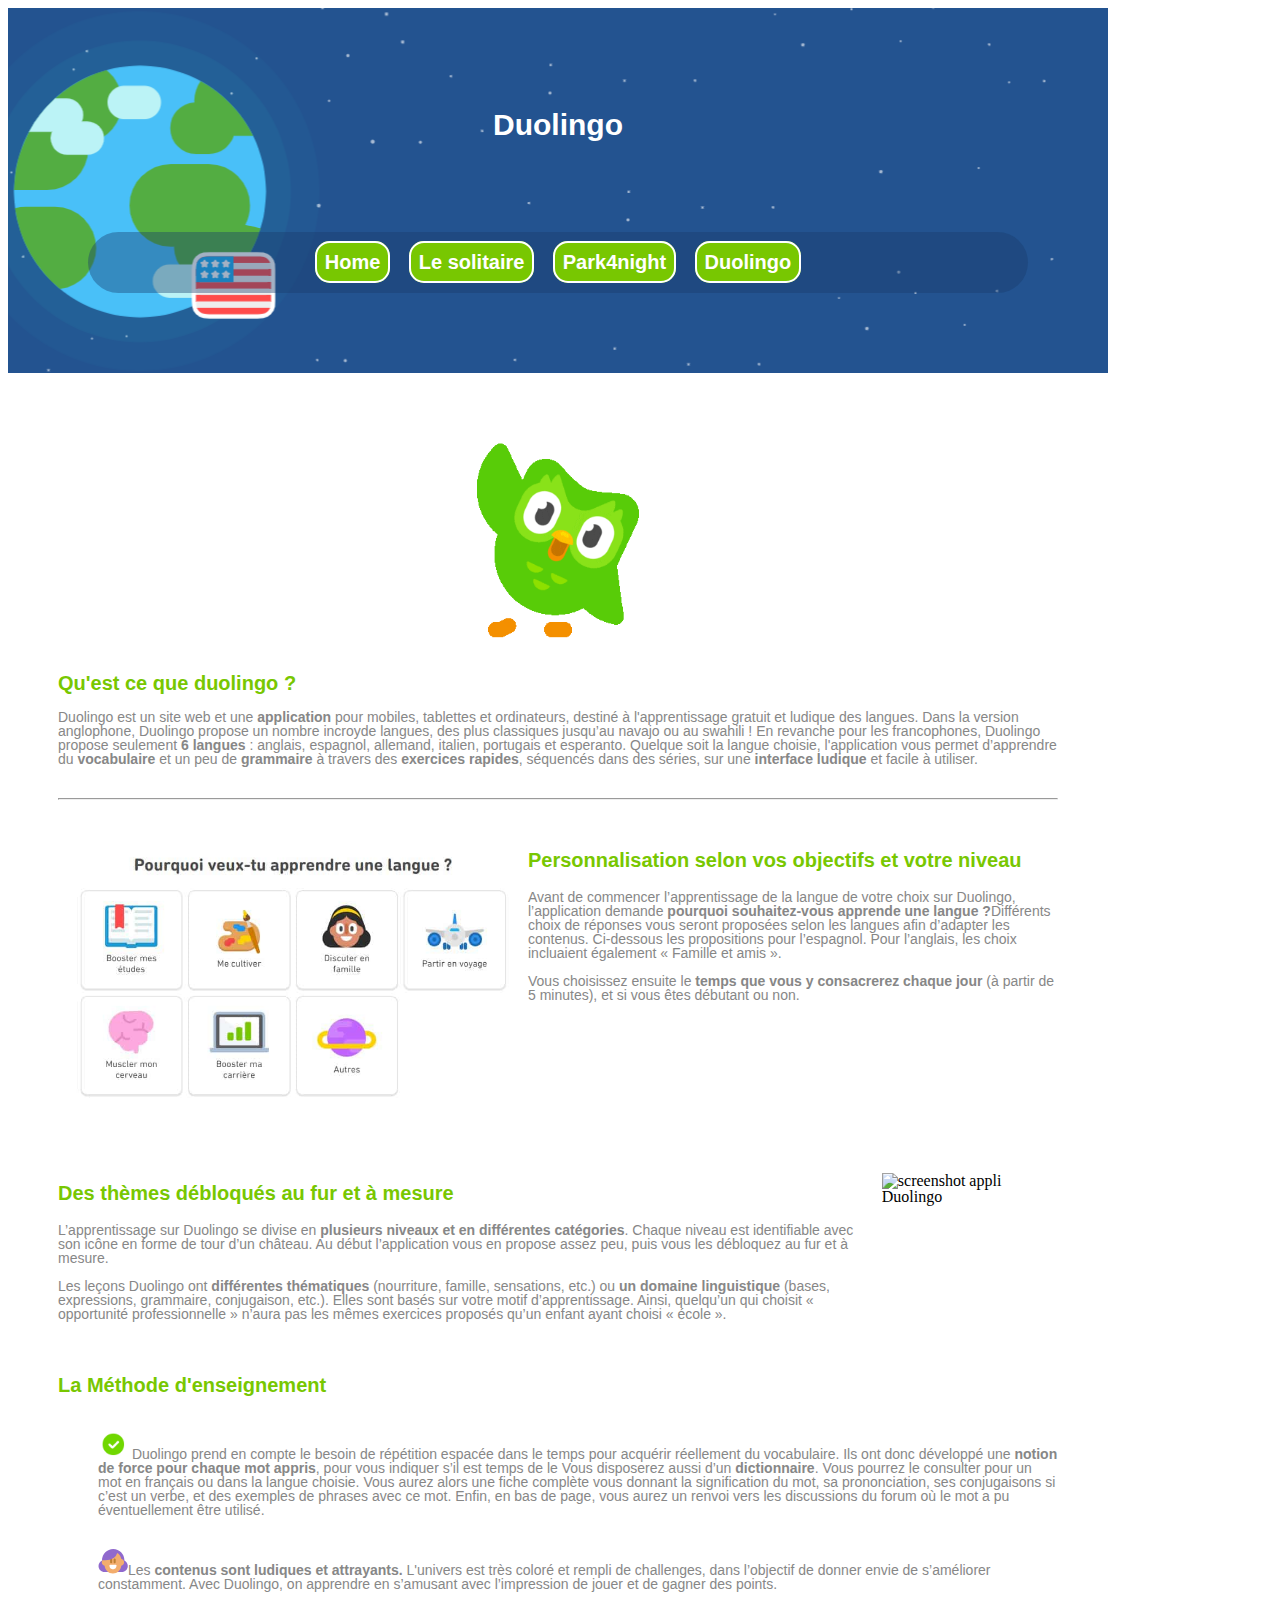
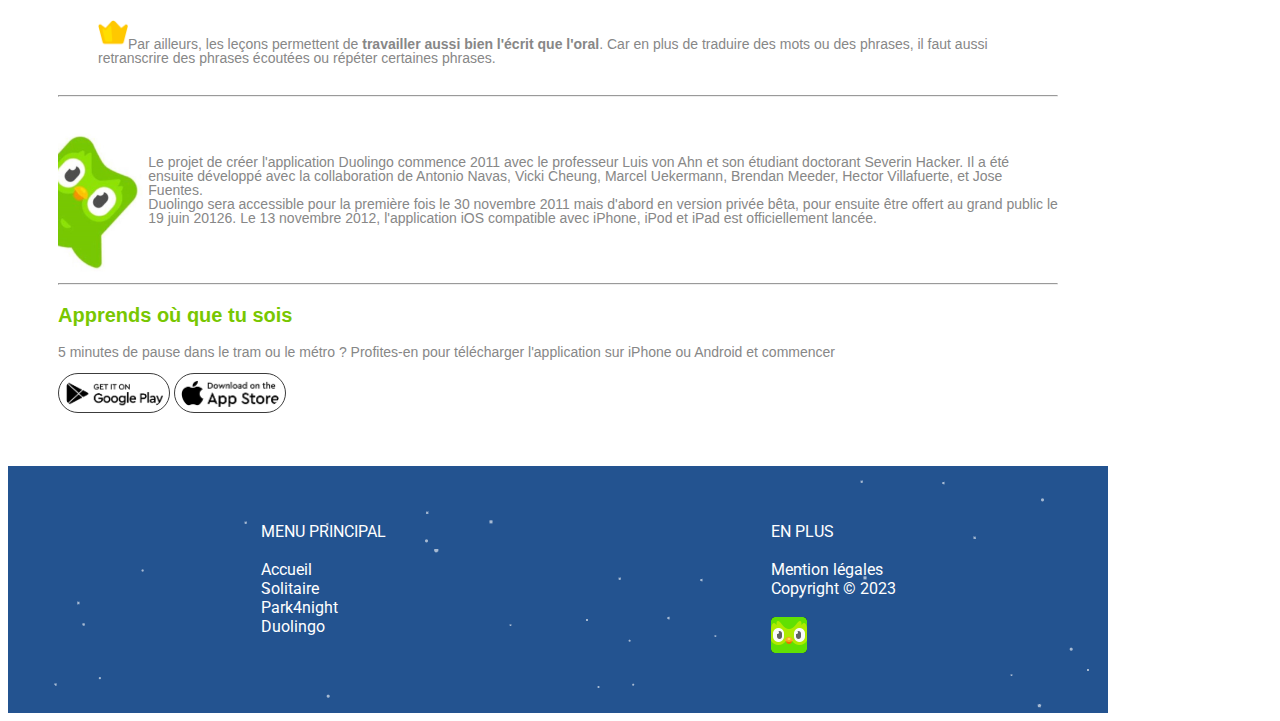
==== Duolingo.html @ 0b33c69d "Développer un site web présentant 3 applications mobiles" ====
<!DOCTYPE html>
<html lang="en">

<head>
    <meta charset="UTF-8">
    <meta name="viewport" content="width=device-width, initial-scale=1.0">
    <title>App Favorites</title>
    <link href="https://fonts.googleapis.com/css2?family=Roboto&family=Varela+Round&display=swap" rel="stylesheet">
    <link rel="stylesheet" href="style.css">
</head>

<body class="duo-body">
    <header class="duo-header">
        <h1 class="duo-h1">Duolingo</h1>
        <nav class="duo-nav">
            <ul class="duo-nav-ul">
                <li class="duo-nav-li"><a href="index.html" class="duo-nav-liens">Home</a></li>
                <li class="duo-nav-li"><a href="Solitaire.html" class="duo-nav-liens">Le solitaire</a></li>
                <li class="duo-nav-li"><a href="Park4night.html" class="duo-nav-liens">Park4night</a></li>
                <li class="duo-nav-li"><a href="Duolingo.html" class="duo-nav-liens">Duolingo</a></li>
            </ul>
        </nav>
    </header>
    <main class="duo-main">
        <section class="duo-bloc-intro1">
            <img src="images/duo-hello.gif" alt="gif duolingo" class="duo-img-gif1">
        </section>
        <section class="duo-bloc-intro2">
            <h2 class="duo-h2">Qu'est ce que duolingo ?</h2>
            <p class="duo-p">Duolingo est un site web et une <strong>application</strong> pour mobiles, tablettes et
                ordinateurs, destiné à l'apprentissage gratuit et ludique des langues. Dans la version anglophone,
                Duolingo
                propose un nombre incroyde langues, des plus classiques jusqu’au navajo ou au swahili ! En revanche pour
                les
                francophones, Duolingo propose seulement <strong>6 langues</strong> : anglais, espagnol, allemand,
                italien,
                portugais et esperanto. Quelque soit la langue choisie, l'application vous permet d’apprendre du
                <strong>vocabulaire</strong> et un peu de <strong>grammaire</strong> à travers des <strong>exercices
                    rapides</strong>, séquencés dans des séries, sur une <strong>interface ludique</strong> et facile à
                utiliser.
            </p>
        </section>

        <hr>

        <section>

            <div class="duo-bloc-main1">
                <img src="images/duo-raison.jpg" alt="screenshot appli Duolingo" class="duo-img-main">
                <div>
                    <h3 class="duo-h3">Personnalisation selon vos objectifs et votre niveau</h3>
                    <p class="duo-p">
                        Avant de commencer l’apprentissage de la langue de votre choix sur Duolingo, l’application
                        demande <strong>pourquoi souhaitez-vous apprende une langue ?</strong>Différents choix de
                        réponses vous seront proposées selon les langues afin d’adapter les contenus. Ci-dessous les
                        propositions pour l’espagnol. Pour l’anglais, les choix incluaient également « Famille et amis
                        ».
                    </p>
                    <p class="duo-p">
                        Vous choisissez ensuite le <strong>temps que vous y consacrerez chaque jour</strong> (à partir
                        de 5 minutes), et si vous êtes débutant ou non.
                    </p>

                </div>
            </div>

            <div class="duo-bloc-main1">
                <div>
                    <h3 class="duo-h3">Des thèmes débloqués au fur et à mesure</h3>
                    <p class="duo-p">
                        L’apprentissage sur Duolingo se divise en <strong>plusieurs niveaux et en différentes
                            catégories</strong>. Chaque niveau est identifiable avec son icône en forme de tour d’un
                        château. Au début l’application vous en propose assez peu, puis vous les débloquez au fur et à
                        mesure.
                    </p>

                    <p class="duo-p">
                        Les leçons Duolingo ont <strong>différentes thématiques</strong> (nourriture, famille,
                        sensations, etc.) ou <strong>un domaine linguistique</strong> (bases, expressions, grammaire,
                        conjugaison, etc.). Elles sont
                        basés sur votre motif d’apprentissage. Ainsi, quelqu’un qui choisit « opportunité
                        professionnelle » n’aura pas les mêmes exercices proposés qu’un enfant ayant choisi « école ».
                    </p>

                </div>
                <img src="images/duo-niveau.jpg" alt="screenshot appli Duolingo" class="duo-img-main">
            </div>

            <div>
                <h3 class="duo-h3">La Méthode d'enseignement</h3>

                <ul class="duo-ul-main">
                    <li class="duo-p">
                        <p><img src="images/duo-perso.png " class="duo-img-teach" alt="émoji checked">
                            Duolingo prend en compte le besoin de répétition espacée dans le temps pour acquérir
                            réellement du vocabulaire. Ils ont donc développé une <strong>notion de force pour chaque
                                mot appris</strong>, pour vous indiquer s’il est temps de le <revoir class="br">
                            </revoir>Vous disposerez aussi d’un <strong>dictionnaire</strong>. Vous pourrez le consulter
                            pour un mot en français ou dans la langue choisie. Vous aurez alors une fiche complète vous
                            donnant la signification du mot, sa prononciation, ses conjugaisons si c’est un verbe, et
                            des exemples de phrases avec ce mot. Enfin, en bas de page, vous aurez un renvoi vers les
                            discussions du forum où le mot a pu éventuellement être utilisé.</p>
                    </li>
                    <li class="duo-p">

                        <p>
                            <img src="images/duo-amusement.png" alt="émoji-tête" class="duo-img-teach">Les <strong> contenus sont
                                ludiques et attrayants.</strong> L'univers est très coloré et rempli de challenges, dans
                            l’objectif de donner envie de s’améliorer constamment. Avec Duolingo, on apprendre en
                            s’amusant avec l’impression de jouer et de gagner des points.
                        </p>
                    </li>
                    <li>
                        <p class="duo-p">

                            <img src="images/duo-motivation.png" alt="émoji couronne" class="duo-img-teach">Par ailleurs, les leçons
                            permettent de <strong>travailler aussi bien l'écrit que l'oral</strong>. Car en plus de
                            traduire des mots ou des phrases, il faut aussi retranscrire des phrases écoutées ou répéter
                            certaines phrases.
                        </p>
                    </li>

                </ul>


            </div>

        </section>

        <hr>
        <div class="duo-bloc-history">
            <img src="images/duo-histoire.jpg" alt="hiboux Duolingo" class="duo-img-history">
            <p class="duo-p">
                Le projet de créer l'application Duolingo commence 2011 avec le professeur Luis von Ahn et son étudiant
                doctorant Severin Hacker. Il a été ensuite développé avec la collaboration de Antonio Navas, Vicki
                Cheung,
                Marcel Uekermann, Brendan Meeder, Hector Villafuerte, et Jose Fuentes. <br>
                Duolingo sera accessible pour la première fois le 30 novembre 2011 mais d'abord en version privée bêta,
                pour
                ensuite être offert au grand public le 19 juin 20126. Le 13 novembre 2012, l'application iOS compatible
                avec
                iPhone, iPod et iPad est officiellement lancée.
            </p>
        </div>

        <hr>

        <h3 class="duo-h3">Apprends où que tu sois</h3>
        <p class="duo-p">5 minutes de pause dans le tram ou le métro ? Profites-en pour télécharger l'application
            sur
            iPhone ou Android et commencer
        </p>

        <a
            href="https://play.google.com/store/apps/details?hl=fr&id=com.duolingo&referrer=utm_source%3Dduolingo.com%26utm_medium%3Dduolingo_web%26utm_content%3Ddownload_button%26utm_campaign%3Dsite_map"><img
                src="images/duo-téléchargement1.png" alt="logo téléchargement" class="duo-img-download"></a>
        <a href="https://apps.apple.com/fr/app/duolingo-cours-de-langue/id570060128"><img
                src="images/duo -téléchargement2.png" alt="logo téléchargement" class="duo-img-download"></a>

    </main>
    <footer class="duo-footer">        
            <div>
                <ul class="park-footer-ul">
                    <li class="park-footer-li">MENU PRINCIPAL</li><br>
                    <li class="park-footer-li"><a href="index.html" class="park-liens">Accueil</a></li>
                    <li class="park-footer-li"><a href="Solitaire.html" class="park-liens">Solitaire</a></li>
                    <li class="park-footer-li"> <a href="Park4night.html" class="park-liens">Park4night</a></li>
                    <li class="park-footer-li"><a href="Duolingo.html" class="park-liens">Duolingo</a></li>
                </ul>
            </div>        

                <ul class="park-footer-ul">
                    <li class="park-footer-li">EN PLUS</li><br>
                    <li class="park-footer-li"><a href="#" class="park-liens">Mention légales</a></li>
                    <li class="park-footer-li"><a href="#" class="park-liens">Copyright © 2023</a></li><br>
                    <li><img src="images/duo-app.png" alt="duo app logo" class="duo-img-logo"></li>
                </ul>
                
    </footer>

</body>

</html>
---- style.css ----
/* Index nav*/

.index-body {
    margin:1%;
}
.index-nav {
    display: flex;
    justify-content: center;
}

.index-nav-li {
    list-style: none;
    margin-right: 1.5em;
}

.index-nav-ul {
    display: flex;
}

.index-nav-liens, .index-footer-liens, .index-footer-li {
    color: rgb(68, 67, 67);
    text-decoration: none;
    font-family: 'Poppins', sans-serif;
}

.index-nav-liens:hover, .index-footer-liens:hover {
    text-decoration: underline;
}

/* Index Main*/

.index-h1 {
    padding-top: 0%;
    text-align: center;
    font-size: 46px;
    color: rgb(78, 73, 73);
    font-family: 'Roboto', sans-serif;
    margin-top: 5px;
    margin-bottom: 0;
    font-weight: 900;
    background: linear-gradient(to right, rgb(255, 0, 0), rgb(255, 38, 0), blue, rgb(15, 1, 65));
    background-clip: text;
    -webkit-background-clip: text;
    -webkit-text-fill-color: transparent;
}

.index-h2 {
color: white;
padding-top: 2%;
text-align: center;
}

.index-main {
    background-color: #20124d;
}

.index-bloc-intro {
    color: #636262;
    padding-top: 10px;
    padding-bottom: 10px;
}

.index-bloc-intro1, .index-bloc-intro2, .index-bloc-intro3  {
    display: flex;
    background-color: white;
    width: 70%;
    margin: auto;
    margin-top: 2%;   
    border:2px solid #78c701; 
}

.index-text-appli {
    font-size: 20px;
   color: #3c3c3c;
}

.index-p {
    font-size: 14px;
    font-family: 'Roboto', sans-serif;
}

.index-img-logo {
    width: 80px;
    padding: 10px;
    margin: 10px;
    background-color: rgb(175, 12, 12);
    border-radius: 75%;
    
}

/* Index footer*/

.index-footer {
    display: flex;   
    justify-content: center;
}

.index-footer-li {
    list-style: none;
}

/* Solitaire Header*/

.solitaire-main {
    background-color: #1f2123;
}

.solitaire-header {
    display: flex;
    justify-content: center;   
    margin-bottom: 0; 
}

.solitaire-p3 {
    font-size: 14px;
    font-family: 'Raleway', sans-serif;
}
.solitaire-p {
    color: #363636;
    font-size: 14px;    
    margin: 7px;
    text-align: center;
}


.solitaire-p2 {
    color: #636262;
    font-size: 12px;    
    margin: 7px;
    text-align: center;
}

.solitaire-p3 {
    font-size: 14px;
    font-size: 14px;
    color: white;
}


.solitaire-header-bloc2 {
    display: flex;
   
}

.solitaire-header-bloc3 {
    background-color: #2f7246;
}

.solitaire-nav-ul {
    display: flex;
    justify-content: center;
    margin: 0;   
    padding: 0; 
}

.solitaire-nav-li {
    list-style: none;  
    margin: 9px;
}

.solitaire-nav-liens {
    color: white;
    text-decoration: none;
    font-family: 'Raleway', sans-serif; 
    font-size: 12px;
    padding: 10px;
}

.solitaire-nav-liens:hover {
    background-color: #055831;    
}

.solitaire-logo-app {
    display: flex;
    justify-content: center;
}

.solitaire-ul-app {
    display: flex;   
    list-style: none;
    margin: 0;
}

.solitaire-règles {
    list-style: none;
}

/* Solitaire main*/

.solitaire-h1, .solitaire-p, .solitaire-p1, .solitaire-ul-app, .solitaire-footer-ul, .solitaire-h2, .solitaire-p4 {
    font-family: 'Open Sans', sans-serif;
}

.solitaire-h1 {
    font-size: 45px;
}

.solitaire-h2 {
    font-size: 20px; 
    color: white; 
    margin-left: 40px;  
}

.solitaire-p {
    color: #3c3c3c;
}

.solitaire-p1 {
    color: #095943;
    font-size: 20px;
    font-weight: 600;
}

.solitaire-p4 {
    color: #636262;
    font-size: 14px;
    font-weight: 700;
}

.solitaire-p3 {
    color: #636262;
    font-size: 14px;
    font-weight: 700;
}

.solitaire-section1 {
    display: flex;    
}

.solitaire-bloc1 {
    border: 1px solid rgb(163, 162, 162);
    margin: 5px;
    width: 40%;
}

.solitaire-bloc3 {
    display: flex;
    flex-direction: column;
    align-items: center;
}

.solitaire-section2 {
    border: 1px solid rgb(189, 188, 188);
    margin: 0 0px 5px 5px;
}

.solitaire-bloc2 {
    border: 1px solid rgb(189, 188, 188);
    margin: 5px 5px 5px 0;
    padding: 10px;
    width: 60%;
}

.solitaire-bloc1a {
    background-color: #1f2123;
}
.solitaire-bloc1aa {
    display: flex;    
    background-color: white;
}

.solitaire-img-carte {
    width: 160px;
    margin: 5px;
    
    }

/* Solitaire footer*/
.solitaire-footer {
    background-color: #0e0f10;
}

.solitaire-footer-ul {
    list-style: none;
    display: flex;
    justify-content: center;
    padding-top: 10px;
}


.solitaire-footer-li {
    padding: 0 15px;

}

.solitaire-footer-liens {
    color: white;
    text-decoration: none; 
    font-size: 15px;
}

.solitaire-footer-liens:hover {
    text-decoration: underline;
}


.solitaire-footer-bloc2{
    display: flex;
    justify-content: center;
    padding: 0;
    margin: 0;
    font-family: 'Open Sans', sans-serif;
}



/* Duolingo nav */

.duo-body {
    max-width: 1100px;

}

.duo-header {
    background-image: url(images/duo-header.png);
    background-size: cover 90%;
    padding: 80px;
    background-position: center;
}

.duo-nav {
    padding: 10px;
}

.duo-nav-ul {
    display: flex;
    justify-content: center;
    padding: 0;
    margin: 0;
}

.duo-nav-li {
    font-family: varela, sans-serif;
    list-style: none;
    margin: 1%;
    font-size: 20px;
    font-weight: 700;
}

.duo-nav-liens {
    text-decoration: none;
    color: white;
    border: 2px solid white;
    border-radius: 15px;
    padding: 8px;
    background-color: #78c701;
}

.duo-nav-liens:hover {
    background-color: #69a50f;
}

.duo-nav {
    background-color: rgba(24, 60, 107, .4);
    border-radius: 3em;
}



/* Duolingo main */

.duo-main {
    margin: 50px;
    line-height: 1;
}

.duo-h1 {
    text-align: center;
    margin-bottom: 90px;
    font-weight: 800;
    font-size: 30px;
    color: white;

}

.duo-h1,
.duo-h2,
.duo-h3,
.duo-p,
.duo-copyright,
.duo-footer-liens {
    font-family: varela, sans-serif;
}

.duo-h2 {
    color: #78c701;
    font-size: 20px;
}

.duo-h3 {
    color: #78c701;
    font-size: 20px;
    font-weight: 800;
}

.duo-p {
    color: #878787;
    font-size: 14px;
}

.duo-bloc-main1 {
    display: flex;
    flex-direction: row;
    justify-content: space-around;
    margin: 10px 0;
    padding: 20px 0;
}

.duo-bloc-intro1 {
    display: flex;
    justify-content: center;
    margin-bottom: 1%;
}

.duo-bloc-intro2 {
    padding-bottom: 1%;
}

.duo-ul-main {
    display: flex;
    flex-wrap: wrap;
    list-style: none;

}

.duo-img-teach {
    width: 30px;
}

.duo-img-history {
    height: 170px;
    margin-right: 5px;

}

.duo-bloc-history {
    display: flex;
    align-items: center;
}

.duo-img-gif1 {
    width: 35%;
}

.duo-img-main {
    width: 45%;
    object-fit: contain;
    margin: 10px;
}

.duo-img-download {
    width: 100px;
    border: 1px solid #3c3c3c;
    border-radius: 3em;
    padding: 5px;
}

.Download:hover {
    font-size: 15px;
    font-weight: 900;
    text-decoration: underline;
}

.duo-img-download:hover {
    background-color: #d1cbcb;

}

/* Duolingo footer */

.duo-img-logo:hover {
    border: 2px solid white;
}

.duo-copyright,
.duo-footer-liens {
    color: white;
    text-decoration: none;
    font-size: 12px;
}

.duo-copyright:hover,
.duo-footer-liens:hover {
    color: white;
    text-decoration: underline;
    font-size: 12px;
}

.duo-footer1 {
    display: flex;
    justify-content: space-between;
    margin: auto;
}

.duo-footer {
    display: flex;
    justify-content: space-around;
    padding: 40px;
    background-image: url(images/duo-footer.png);
}

/* Park4night nav */

#park-img-logo {
    width: 60px;
}

.park-h2,
.park-text-intro {
    color: white;
    text-align: center;
    font-weight: 800;
}

.park-h2 {
    margin: 40px 0 0;
    font-size: 50px;
}

.park-h3 {
    color: white;
    font-size: 16px;
    font-family: 'Roboto', sans-serif;
}

.park-text-intro {
    text-align: center;
    font-size: 30px;
    margin: 0 0 30px;
}

.park-header {
    background-image: url(images/park4night-van.png);
    background-size: 100%;
    background-repeat: no-repeat;
}

.park-bloc-nav {
    display: flex;
    justify-content: space-between;
}

.park-bloc-nav1 {
    display: flex;
}

.park-nav-ul {
    display: flex;
    align-items: center;
    padding-left: 20px;
    margin: 15px;
}

.park-nav-li {
    list-style: none;    

}

.park-nav-liens {
    color: white;
    font-weight: 800;
    font-size: 16px;
    text-decoration: none;
    border-radius: 5px;
    background-color: #23c5aa;
    margin: 0 5px;    
    padding: 5px;
    font-family: 'Roboto', sans-serif;
}

.park-nav-liens:hover{
    background-color: #165dd7;
   
}

/* Park4night main */


.park-p, .park-p1, .park-p2, .park-p3, .park-p4, .park-p5{
    font-family: 'Roboto', sans-serif;
    font-weight: 600;
}


.park-p {
    font-size: 13px;
    color: white;
}

.park-p1 {      
    font-size: 13px;
    color: #3c3c3c;
}

.park-p2 {  
    font-size: 16px;
    color: white;
}

.park-p3 {
    color: #585858;
    margin-bottom: 50px;
}

.park-p4 {    
    font-size: 15px;
    color: rgb(36, 35, 35);
}

.park-titre {
    font-size: 28px;
    color: white;
}

.park-section-carte {
    display: flex;
    justify-content: center;
}

.park-bloc-carte {
    border: 1px solid white;
    padding: 50px;
    background-color: white;
    margin: 0 10px;
    text-align: center;
    width: 15%;
    margin-top: 1%;
}

.park-img-intro {
    width: 90px;
}

.park-img-screenshot {
    width: 80%;
    display: flex;
    margin: auto;
}


.park-main-section {
    display: flex;
}

.park-main-section2 {
    display: flex;
    margin-top: 10px;
    font-family: 'Roboto', sans-serif;
    font-size: 13px;
    font-weight: 600;
    color: white;  
    margin-bottom: 5%;  
}

.park-main-section3 {
   margin-top: 5%;
   margin-bottom: 5%;
    font-family: 'Roboto', sans-serif;
    font-size: 13px;  
    padding: 50px;
}

.park-main-section4 {
    display: flex;
    flex-direction: column;
    text-align: center;
    
}

.park-bloc-main1 {
    width: 60%;
    padding: 5px;
    margin-right: 10px;
    border-radius: 10px;
    background: linear-gradient(0deg, rgba(35, 197, 170, 1) 0%, rgba(28, 136, 197, 1) 100%);
}

.park-bloc-main2 {
    display: flex;
    flex-direction: column;
    width: 38%;
}

.park-bloc-main2a {
    height: 50%;
    background-color: #165dd7;
    border-radius: 10px 10px 0 0;  
    text-align: center;
}

.park-bloc-main2aa {
    height: 50%;
    border: 1px solid #1a1f39;
    background-color: #1a1f39;
    border-radius: 0 0 10px 10px;
    text-align: center;
}

.park-bloc-main3 {
    margin: 0 10px 0 0;
    background-color: #165dd7;
    border-radius: 10px;
    padding: 5px;
    width: 40%;
}

.park-bloc-main4 {
    border-radius: 10px;
    background-color: #1a1f39;
    text-align: center;
    padding: 10px;
}

.park-bloc-main5 {
    border-radius: 10px;
    background-color:  #165dd7 ;
    margin-left: 10px;  
    width: 40%;
    padding: 5px;
    text-align: center;
}

.park-bloc-main6 {
    background-color: white;
    border: 3px solid #d9d9d9;
    padding: 20px;
}

.park-liens-main-logo {
    color: white;
    text-decoration: none;
}

.park-liens-main-logo:hover {
    text-decoration: underline;
}

.park-main-ul {
    display: flex;    
    list-style: none;    
    padding-left: 0px;
    padding-bottom: 20px;
}

.park-main-li {
    color: white; 
}

.park-img-download1 {
height: 60%;

}

.park-img-download2 {
    width: 26%;
}

.park-img-download2:hover {
    background-color: #d9d9d9;
}

.park-img-logo {
    width: 30px;
    height: 30px;
}

.park-img-logo2 {
    width: 65px;
    background-color: #1a1f39;
    padding: 5px;
    border-radius: 80%;
    border: 1px solid white;
}

.park-img-logo2:hover {
    transform: scale(1.1);
    
}

.park-lien-subs {
    text-decoration: none;
    background-color:#23c5aa;
    border-radius: 20px;
    padding: 3% 5% 3% 5%;   
    color: white;
}

.park-lien-subs:hover {    
    background-color:#1d9e89;
}

/* Park4night footer */

.park-section-footer {
    display: flex;
    justify-content: center;
}

.park-footer {
    background-color: #1a1f39;
    padding: 20px;
}

.park-footer-ul {
    list-style: none;
    font-family: 'Roboto', sans-serif;
}

.park-footer-li {
    color: white;
}

.park-img-nature {
    width: 25%;
}


.park-liens {
    color: white;
    text-decoration: none;    
}

.park-liens:hover, .fa-brands:hover {
    color: white;
    font-weight: 700;
}

.fa-brands {
    color: #1d9e89;
}


/* Park4night */

.park-body {
    max-width: 1000px;
    margin: auto;
}
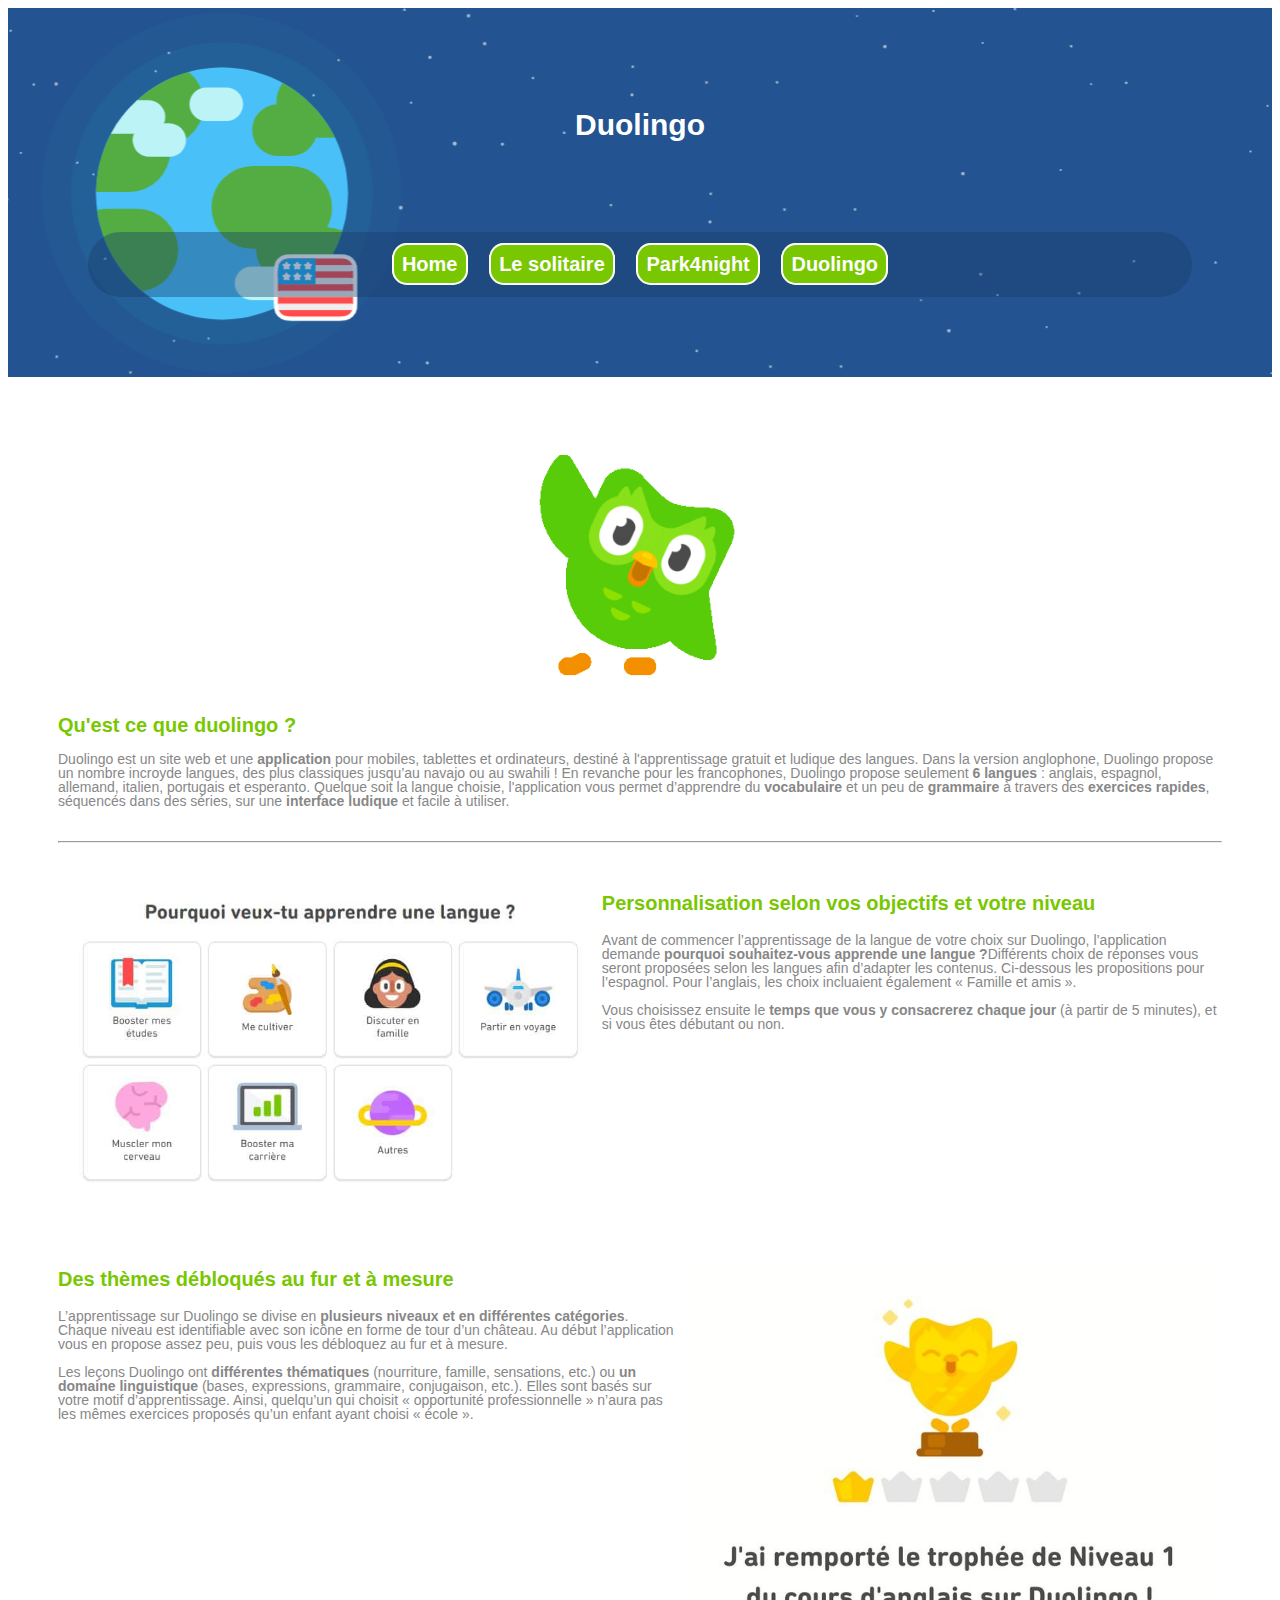
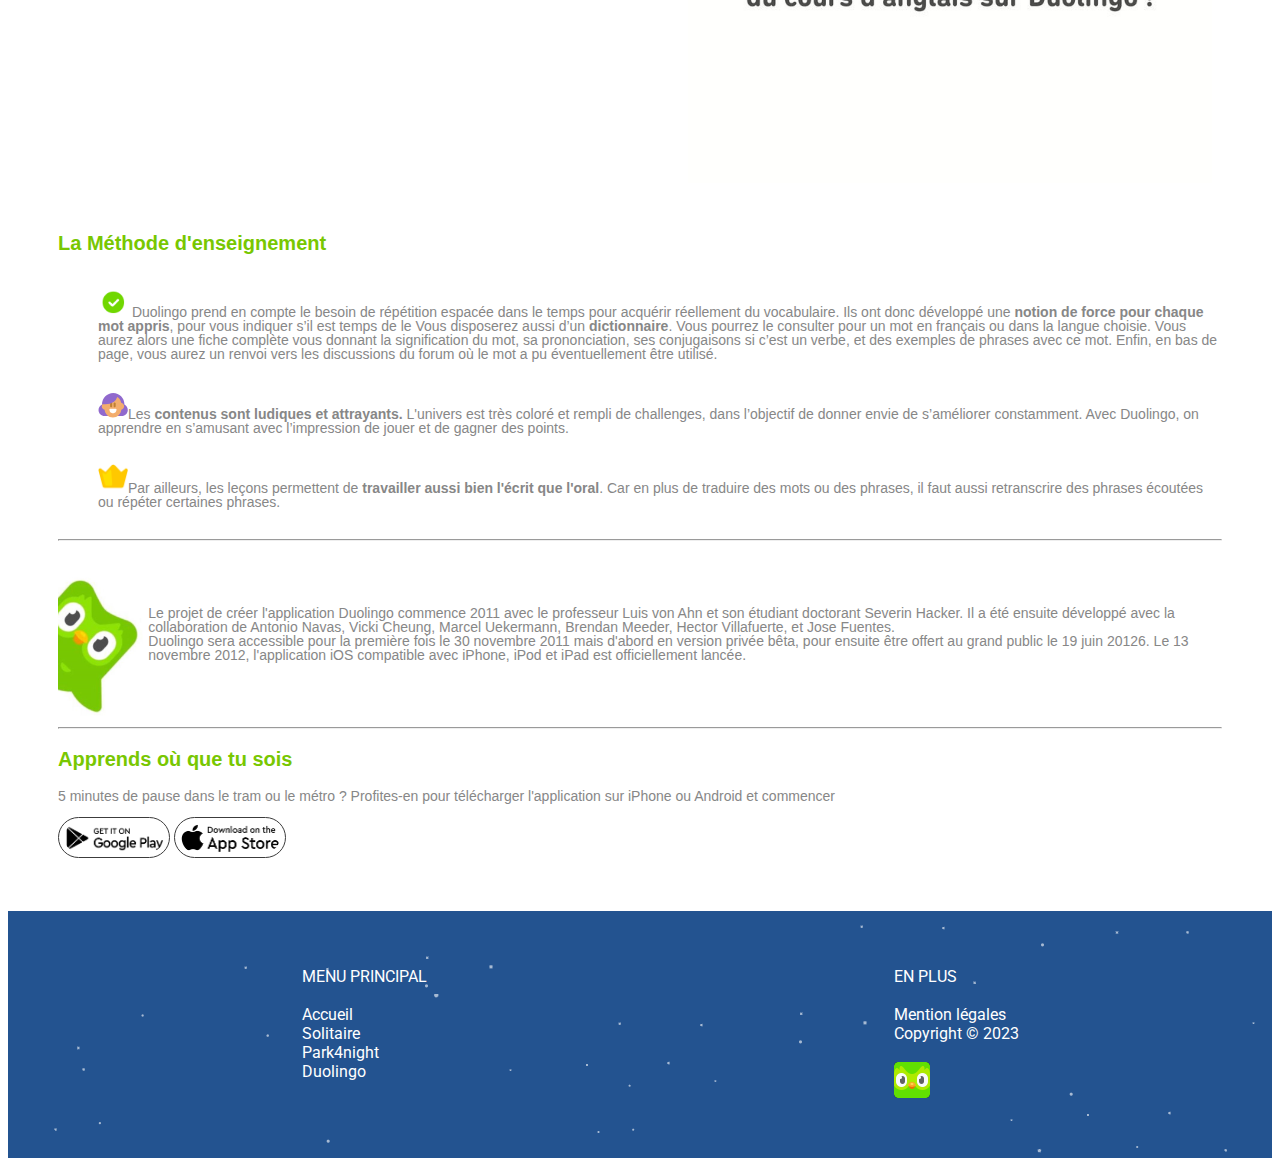
==== commit d394e983: "Site Web pour présenter 3 applications mobiles" ====
--- a/Duolingo.html
+++ b/Duolingo.html
@@ -83,7 +83,7 @@
                     </p>
 
                 </div>
-                <img src="images/duo-niveau.jpg" alt="screenshot appli Duolingo" class="duo-img-main">
+                <img src="images/duo-niveau.jfif" alt="screenshot appli Duolingo" class="duo-img-main">
             </div>
 
             <div>
--- a/style.css
+++ b/style.css
@@ -85,7 +85,6 @@
     margin: 10px;
     background-color: rgb(175, 12, 12);
     border-radius: 75%;
-    
 }
 
 /* Index footer*/
@@ -103,6 +102,7 @@
 
 .solitaire-main {
     background-color: #1f2123;
+    margin: 0;
 }
 
 .solitaire-header {
@@ -122,7 +122,6 @@
     text-align: center;
 }
 
-
 .solitaire-p2 {
     color: #636262;
     font-size: 12px;    
@@ -136,10 +135,8 @@
     color: white;
 }
 
-
 .solitaire-header-bloc2 {
     display: flex;
-   
 }
 
 .solitaire-header-bloc3 {
@@ -262,8 +259,7 @@
 .solitaire-img-carte {
     width: 160px;
     margin: 5px;
-    
-    }
+}
 
 /* Solitaire footer*/
 .solitaire-footer {
@@ -275,8 +271,8 @@
     display: flex;
     justify-content: center;
     padding-top: 10px;
-}
-
+    margin: 0;
+}
 
 .solitaire-footer-li {
     padding: 0 15px;
@@ -292,7 +288,6 @@
 .solitaire-footer-liens:hover {
     text-decoration: underline;
 }
-
 
 .solitaire-footer-bloc2{
     display: flex;
@@ -302,14 +297,7 @@
     font-family: 'Open Sans', sans-serif;
 }
 
-
-
 /* Duolingo nav */
-
-.duo-body {
-    max-width: 1100px;
-
-}
 
 .duo-header {
     background-image: url(images/duo-header.png);
@@ -355,8 +343,6 @@
     border-radius: 3em;
 }
 
-
-
 /* Duolingo main */
 
 .duo-main {
@@ -370,7 +356,6 @@
     font-weight: 800;
     font-size: 30px;
     color: white;
-
 }
 
 .duo-h1,
@@ -420,7 +405,6 @@
     display: flex;
     flex-wrap: wrap;
     list-style: none;
-
 }
 
 .duo-img-teach {
@@ -430,7 +414,6 @@
 .duo-img-history {
     height: 170px;
     margin-right: 5px;
-
 }
 
 .duo-bloc-history {
@@ -463,7 +446,6 @@
 
 .duo-img-download:hover {
     background-color: #d1cbcb;
-
 }
 
 /* Duolingo footer */
@@ -553,7 +535,6 @@
 
 .park-nav-li {
     list-style: none;    
-
 }
 
 .park-nav-liens {
@@ -570,7 +551,6 @@
 
 .park-nav-liens:hover{
     background-color: #165dd7;
-   
 }
 
 /* Park4night main */
@@ -580,7 +560,6 @@
     font-family: 'Roboto', sans-serif;
     font-weight: 600;
 }
-
 
 .park-p {
     font-size: 13px;
@@ -636,7 +615,6 @@
     display: flex;
     margin: auto;
 }
-
 
 .park-main-section {
     display: flex;
@@ -664,7 +642,6 @@
     display: flex;
     flex-direction: column;
     text-align: center;
-    
 }
 
 .park-bloc-main1 {
